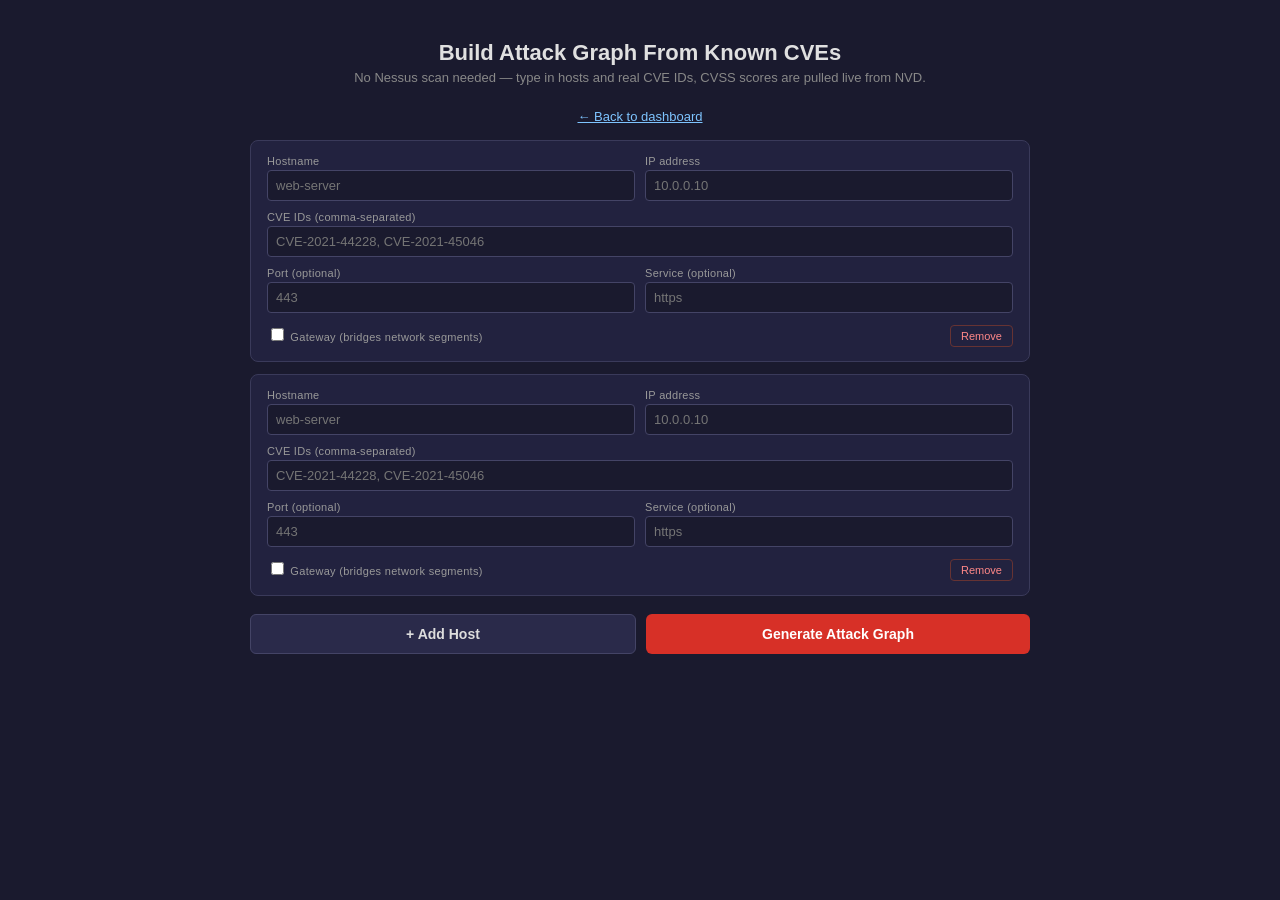
==== builder.html @ 0c2e50ba "Add browser-based form to build the graph from typed CVEs, no file editing needed - builder.html: dy" ====
<!DOCTYPE html>
<html lang="en">
<head>
  <meta charset="UTF-8">
  <title>Attack Path Modeler — Build From CVEs</title>
  <style>
    body { background: #1a1a2e; margin: 0; font-family: Arial, sans-serif; color: white; }
    .wrap { max-width: 780px; margin: 0 auto; padding: 24px 20px 60px; }
    h1 { text-align: center; font-size: 22px; color: #e0e0e0; margin: 16px 0 4px; }
    p.sub { text-align: center; color: #888; font-size: 13px; margin: 0 0 24px; }
    a { color: #7ec4ff; }
    .nav { text-align: center; margin-bottom: 16px; font-size: 13px; }

    .host-row {
      background: #22223f;
      border: 1px solid #3a3a5a;
      border-radius: 8px;
      padding: 14px 16px;
      margin-bottom: 12px;
      display: grid;
      grid-template-columns: 1fr 1fr;
      gap: 10px;
    }
    .host-row .full { grid-column: 1 / -1; }
    .host-row label {
      display: block;
      font-size: 11px;
      color: #999;
      margin-bottom: 3px;
      letter-spacing: 0.3px;
    }
    .host-row input[type=text] {
      width: 100%;
      box-sizing: border-box;
      background: #1a1a2e;
      border: 1px solid #444466;
      border-radius: 4px;
      color: white;
      padding: 7px 8px;
      font-size: 13px;
    }
    .host-row input[type=text]:focus { outline: none; border-color: #7ec4ff; }
    .row-footer { display: flex; align-items: center; justify-content: space-between; grid-column: 1 / -1; margin-top: 2px; }
    .role-toggle { font-size: 12px; color: #ccc; display: flex; align-items: center; gap: 6px; }
    .remove-btn {
      background: none; border: 1px solid #663333; color: #ff8888;
      border-radius: 4px; padding: 4px 10px; font-size: 11px; cursor: pointer;
    }
    .remove-btn:hover { background: #331a1a; }

    .actions { display: flex; gap: 10px; margin-top: 18px; }
    button.primary, button.secondary {
      flex: 1;
      padding: 11px;
      border-radius: 6px;
      border: none;
      font-size: 14px;
      cursor: pointer;
      font-weight: bold;
    }
    button.primary { background: #d73027; color: white; }
    button.primary:hover { background: #c02a20; }
    button.primary:disabled { background: #555; cursor: not-allowed; }
    button.secondary { background: #2a2a4a; color: #ddd; border: 1px solid #444466; }
    button.secondary:hover { background: #333358; }

    #status {
      margin-top: 18px;
      padding: 12px 14px;
      border-radius: 6px;
      font-size: 13px;
      line-height: 1.6;
      display: none;
    }
    #status.info    { display: block; background: #1e2a3a; border: 1px solid #33557a; color: #bcd9f5; }
    #status.error   { display: block; background: #3a1e1e; border: 1px solid #7a3333; color: #f5bcbc; }
    #status.success { display: block; background: #1e3a24; border: 1px solid #337a44; color: #bcf5c8; }
    #status a.view-link { color: #9fe6b0; font-weight: bold; }
  </style>
</head>
<body>
  <div class="wrap">
    <h1>Build Attack Graph From Known CVEs</h1>
    <p class="sub">No Nessus scan needed — type in hosts and real CVE IDs, CVSS scores are pulled live from NVD.</p>
    <div class="nav"><a href="dashboard.html">&larr; Back to dashboard</a></div>

    <div id="hosts"></div>

    <div class="actions">
      <button type="button" class="secondary" id="add-host">+ Add Host</button>
      <button type="button" class="primary" id="generate">Generate Attack Graph</button>
    </div>

    <div id="status"></div>
  </div>

<script>
const hostsEl = document.getElementById("hosts");
const statusEl = document.getElementById("status");
let rowCount = 0;

function addRow(prefill) {
  prefill = prefill || {};
  const id = rowCount++;
  const row = document.createElement("div");
  row.className = "host-row";
  row.dataset.id = id;
  row.innerHTML = `
    <div>
      <label>Hostname</label>
      <input type="text" class="f-hostname" placeholder="web-server" value="${prefill.hostname || ""}">
    </div>
    <div>
      <label>IP address</label>
      <input type="text" class="f-ip" placeholder="10.0.0.10" value="${prefill.ip || ""}">
    </div>
    <div class="full">
      <label>CVE IDs (comma-separated)</label>
      <input type="text" class="f-cves" placeholder="CVE-2021-44228, CVE-2021-45046" value="${prefill.cves || ""}">
    </div>
    <div>
      <label>Port (optional)</label>
      <input type="text" class="f-port" placeholder="443" value="${prefill.port || ""}">
    </div>
    <div>
      <label>Service (optional)</label>
      <input type="text" class="f-service" placeholder="https" value="${prefill.service || ""}">
    </div>
    <div class="row-footer">
      <label class="role-toggle">
        <input type="checkbox" class="f-gateway" ${prefill.gateway ? "checked" : ""}>
        Gateway (bridges network segments)
      </label>
      <button type="button" class="remove-btn">Remove</button>
    </div>
  `;
  row.querySelector(".remove-btn").addEventListener("click", () => row.remove());
  hostsEl.appendChild(row);
}

document.getElementById("add-host").addEventListener("click", () => addRow());

// Start with two blank rows so the form isn't empty
addRow();
addRow();

function setStatus(kind, html) {
  statusEl.className = kind;
  statusEl.innerHTML = html;
}

document.getElementById("generate").addEventListener("click", async () => {
  const rows = [...hostsEl.querySelectorAll(".host-row")];
  const hosts = {};
  let error = null;

  for (const row of rows) {
    const hostname = row.querySelector(".f-hostname").value.trim();
    const ip = row.querySelector(".f-ip").value.trim();
    const cvesRaw = row.querySelector(".f-cves").value.trim();
    if (!hostname && !ip && !cvesRaw) continue; // skip fully blank rows

    if (!hostname || !ip) {
      error = "Every host needs a hostname and an IP address.";
      break;
    }
    const cves = cvesRaw.split(",").map(s => s.trim()).filter(Boolean);
    if (cves.length === 0) {
      error = `${hostname}: at least one CVE ID is required.`;
      break;
    }

    hosts[hostname] = {
      ip,
      cves,
      port: row.querySelector(".f-port").value.trim(),
      service: row.querySelector(".f-service").value.trim(),
    };
    if (row.querySelector(".f-gateway").checked) {
      hosts[hostname].role = "gateway";
    }
  }

  if (error) {
    setStatus("error", error);
    return;
  }
  if (Object.keys(hosts).length === 0) {
    setStatus("error", "Add at least one host first.");
    return;
  }

  const btn = document.getElementById("generate");
  btn.disabled = true;
  setStatus("info", "Looking up CVEs from NVD&hellip; new (uncached) CVEs are rate-limited to ~1 every 6 seconds, so this can take a bit for several hosts.");

  try {
    const res = await fetch("/api/generate", {
      method: "POST",
      headers: { "Content-Type": "application/json" },
      body: JSON.stringify({ hosts }),
    });
    const data = await res.json();

    if (!res.ok || !data.ok) {
      setStatus("error", `Failed: ${data.error || res.statusText}`);
      return;
    }

    const choke = data.chokePoints.filter(c => c.score > 0).map(c => `${c.hostname} (${c.score})`).join(", ") || "none — fully connected graph";
    const risk = data.riskPath.length ? data.riskPath.join(" &rarr; ") : "none found";
    setStatus("success",
      `Graph built: ${data.nodeCount} host${data.nodeCount === 1 ? "" : "s"}, ` +
      `${data.edgeCount} edge${data.edgeCount === 1 ? "" : "s"}.<br>` +
      `Choke points: ${choke}<br>` +
      `Highest risk path: ${risk}<br><br>` +
      `<a class="view-link" href="dashboard.html">View it on the dashboard &rarr;</a>`
    );
  } catch (e) {
    setStatus("error", `Request failed: ${e.message}. Is the server still running?`);
  } finally {
    btn.disabled = false;
  }
});
</script>
</body>
</html>
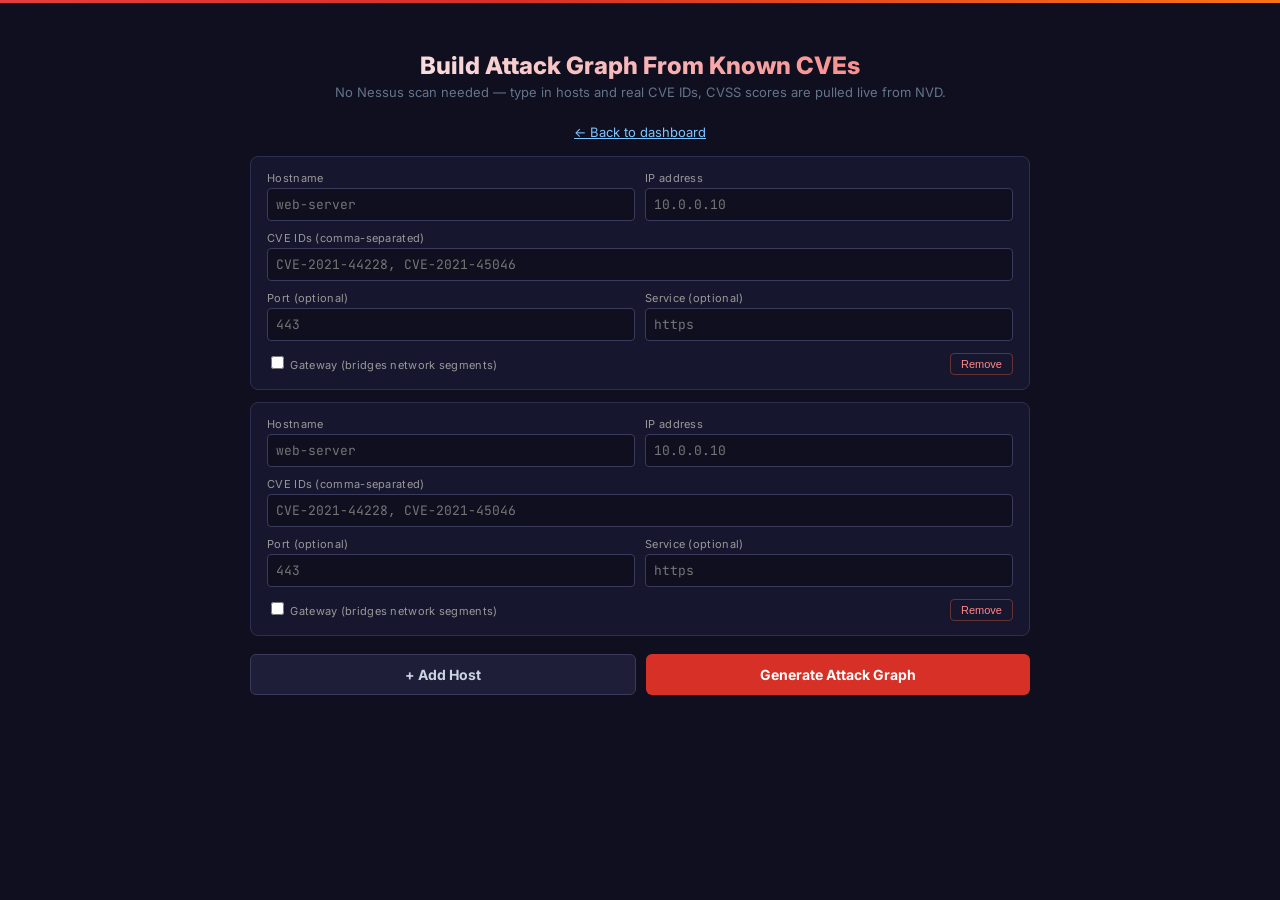
==== commit 6f13d885: "Polish UI: fonts, gradient accent bars, improved form and graph styles builder.html + dashboard.html" ====
--- a/builder.html
+++ b/builder.html
@@ -2,25 +2,35 @@
 <html lang="en">
 <head>
   <meta charset="UTF-8">
+  <meta name="viewport" content="width=device-width, initial-scale=1.0">
   <title>Attack Path Modeler — Build From CVEs</title>
+  <meta name="description" content="Build attack path graphs from real CVE IDs — no Nessus scan needed. CVSS scores pulled live from NVD." />
+  <link rel="preconnect" href="https://fonts.googleapis.com">
+  <link rel="preconnect" href="https://fonts.gstatic.com" crossorigin>
+  <link href="https://fonts.googleapis.com/css2?family=Inter:wght@400;500;600;700;800&family=JetBrains+Mono:wght@400;500;700&display=swap" rel="stylesheet">
   <style>
-    body { background: #1a1a2e; margin: 0; font-family: Arial, sans-serif; color: white; }
-    .wrap { max-width: 780px; margin: 0 auto; padding: 24px 20px 60px; }
-    h1 { text-align: center; font-size: 22px; color: #e0e0e0; margin: 16px 0 4px; }
-    p.sub { text-align: center; color: #888; font-size: 13px; margin: 0 0 24px; }
-    a { color: #7ec4ff; }
+    body { background: #0f0f1f; margin: 0; font-family: 'Inter', Arial, sans-serif; color: #e2e8f0; }
+    body::before { content:''; display:block; height:3px; background:linear-gradient(90deg,#e53e3e 0%,#d73027 40%,#f97316 100%); }
+    .wrap { max-width: 780px; margin: 0 auto; padding: 32px 20px 60px; }
+    h1 { text-align: center; font-size: 24px; font-weight: 800; color: #f1f5f9; margin: 16px 0 4px;
+      background: linear-gradient(90deg,#f8fafc 0%,#f87171 100%); -webkit-background-clip:text; -webkit-text-fill-color:transparent; background-clip:text; }
+    p.sub { text-align: center; color: #64748b; font-size: 13px; margin: 0 0 24px; }
+    a { color: #7ec4ff; transition: color 0.15s; }
+    a:hover { color: #bfdbfe; }
     .nav { text-align: center; margin-bottom: 16px; font-size: 13px; }
 
     .host-row {
-      background: #22223f;
-      border: 1px solid #3a3a5a;
+      background: #16162e;
+      border: 1px solid #2e2e50;
       border-radius: 8px;
       padding: 14px 16px;
       margin-bottom: 12px;
       display: grid;
       grid-template-columns: 1fr 1fr;
       gap: 10px;
-    }
+      transition: border-color 0.15s;
+    }
+    .host-row:hover { border-color: #444466; }
     .host-row .full { grid-column: 1 / -1; }
     .host-row label {
       display: block;
@@ -32,14 +42,16 @@
     .host-row input[type=text] {
       width: 100%;
       box-sizing: border-box;
-      background: #1a1a2e;
-      border: 1px solid #444466;
+      background: #0f0f1f;
+      border: 1px solid #3a3a5a;
       border-radius: 4px;
-      color: white;
+      color: #e2e8f0;
       padding: 7px 8px;
       font-size: 13px;
-    }
-    .host-row input[type=text]:focus { outline: none; border-color: #7ec4ff; }
+      font-family: 'JetBrains Mono', monospace;
+      transition: border-color 0.15s, box-shadow 0.15s;
+    }
+    .host-row input[type=text]:focus { outline: none; border-color: #7ec4ff; box-shadow: 0 0 0 1px #7ec4ff44; }
     .row-footer { display: flex; align-items: center; justify-content: space-between; grid-column: 1 / -1; margin-top: 2px; }
     .role-toggle { font-size: 12px; color: #ccc; display: flex; align-items: center; gap: 6px; }
     .remove-btn {
@@ -56,13 +68,15 @@
       border: none;
       font-size: 14px;
       cursor: pointer;
-      font-weight: bold;
+      font-weight: 700;
+      font-family: 'Inter', Arial, sans-serif;
+      transition: background 0.15s, box-shadow 0.15s;
     }
     button.primary { background: #d73027; color: white; }
-    button.primary:hover { background: #c02a20; }
-    button.primary:disabled { background: #555; cursor: not-allowed; }
-    button.secondary { background: #2a2a4a; color: #ddd; border: 1px solid #444466; }
-    button.secondary:hover { background: #333358; }
+    button.primary:hover { background: #b91c1c; box-shadow: 0 0 18px rgba(215,48,39,0.4); }
+    button.primary:disabled { background: #374151; color: #6b7280; cursor: not-allowed; }
+    button.secondary { background: #1e1e38; color: #cbd5e1; border: 1px solid #3a3a5a; }
+    button.secondary:hover { background: #2a2a4a; border-color: #5a5a80; }
 
     #status {
       margin-top: 18px;
@@ -99,6 +113,15 @@
 const statusEl = document.getElementById("status");
 let rowCount = 0;
 
+// Escape untrusted strings before they ever go into innerHTML — hostnames typed into
+// this form get echoed back in the /api/generate response and rendered into the status
+// panel, so without this a hostname like "<img src=x onerror=...>" would execute.
+function escapeHtml(s) {
+  return String(s).replace(/[&<>"']/g, c => ({
+    "&": "&amp;", "<": "&lt;", ">": "&gt;", '"': "&quot;", "'": "&#39;",
+  }[c]));
+}
+
 function addRow(prefill) {
   prefill = prefill || {};
   const id = rowCount++;
@@ -108,23 +131,23 @@
   row.innerHTML = `
     <div>
       <label>Hostname</label>
-      <input type="text" class="f-hostname" placeholder="web-server" value="${prefill.hostname || ""}">
+      <input type="text" class="f-hostname" placeholder="web-server" value="${escapeHtml(prefill.hostname || "")}">
     </div>
     <div>
       <label>IP address</label>
-      <input type="text" class="f-ip" placeholder="10.0.0.10" value="${prefill.ip || ""}">
+      <input type="text" class="f-ip" placeholder="10.0.0.10" value="${escapeHtml(prefill.ip || "")}">
     </div>
     <div class="full">
       <label>CVE IDs (comma-separated)</label>
-      <input type="text" class="f-cves" placeholder="CVE-2021-44228, CVE-2021-45046" value="${prefill.cves || ""}">
+      <input type="text" class="f-cves" placeholder="CVE-2021-44228, CVE-2021-45046" value="${escapeHtml(prefill.cves || "")}">
     </div>
     <div>
       <label>Port (optional)</label>
-      <input type="text" class="f-port" placeholder="443" value="${prefill.port || ""}">
+      <input type="text" class="f-port" placeholder="443" value="${escapeHtml(prefill.port || "")}">
     </div>
     <div>
       <label>Service (optional)</label>
-      <input type="text" class="f-service" placeholder="https" value="${prefill.service || ""}">
+      <input type="text" class="f-service" placeholder="https" value="${escapeHtml(prefill.service || "")}">
     </div>
     <div class="row-footer">
       <label class="role-toggle">
@@ -203,12 +226,14 @@
     const data = await res.json();
 
     if (!res.ok || !data.ok) {
-      setStatus("error", `Failed: ${data.error || res.statusText}`);
+      setStatus("error", `Failed: ${escapeHtml(data.error || res.statusText)}`);
       return;
     }
 
-    const choke = data.chokePoints.filter(c => c.score > 0).map(c => `${c.hostname} (${c.score})`).join(", ") || "none — fully connected graph";
-    const risk = data.riskPath.length ? data.riskPath.join(" &rarr; ") : "none found";
+    const choke = data.chokePoints.filter(c => c.share > 0)
+      .map(c => `${escapeHtml(c.hostname)} (${(c.share * 100).toFixed(0)}% of chains)`)
+      .join(", ") || "none — no host sits on a shared route";
+    const risk = data.riskPath.length ? data.riskPath.map(escapeHtml).join(" &rarr; ") : "none found";
     setStatus("success",
       `Graph built: ${data.nodeCount} host${data.nodeCount === 1 ? "" : "s"}, ` +
       `${data.edgeCount} edge${data.edgeCount === 1 ? "" : "s"}.<br>` +
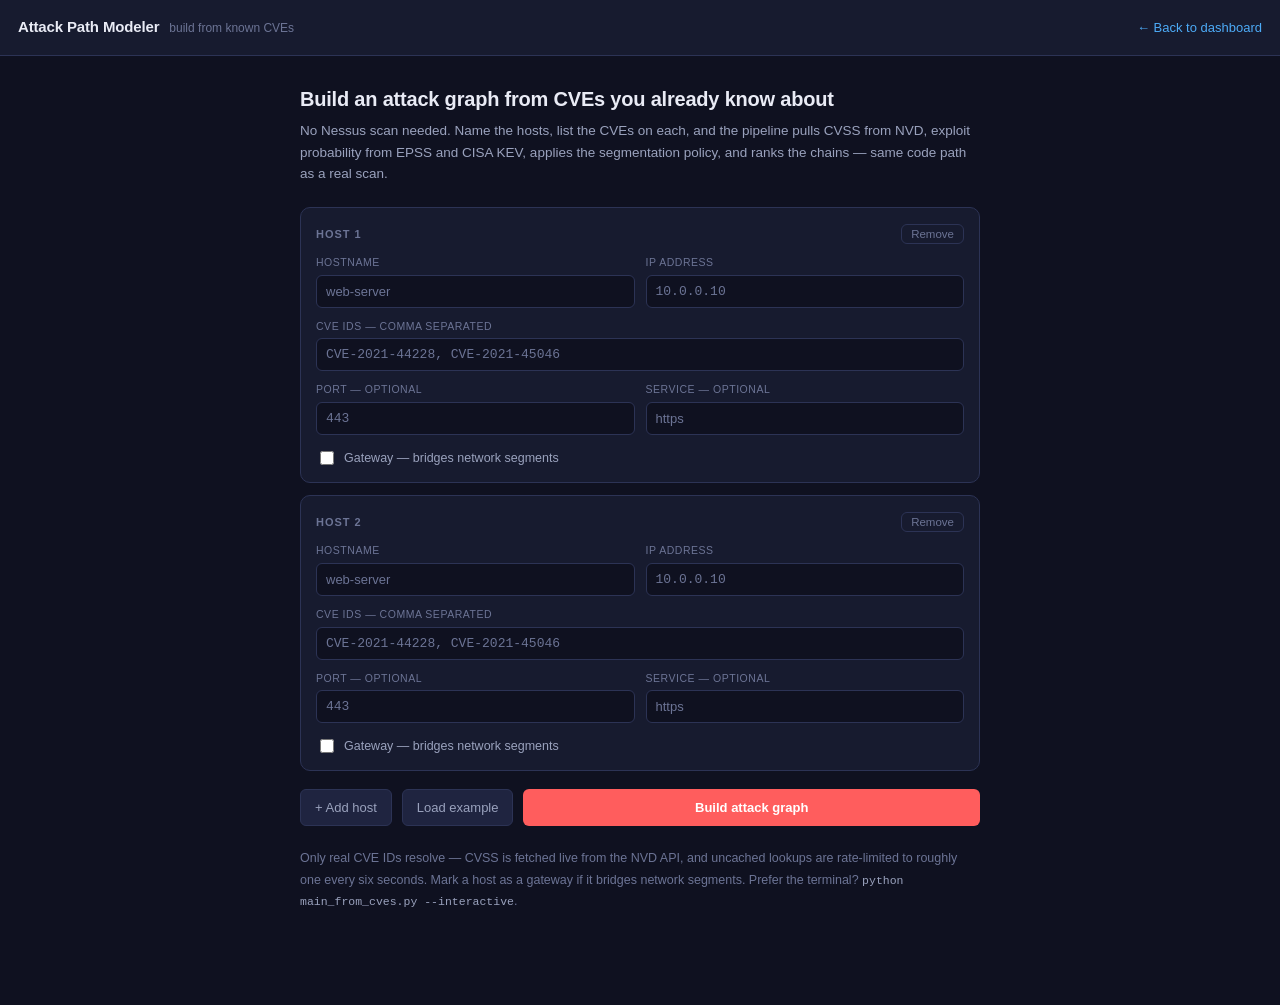
==== commit af1790b4: "Redesign the browser views around the finding, not the hairball The pipeline already exported choke " ====
--- a/builder.html
+++ b/builder.html
@@ -1,197 +1,195 @@
 <!DOCTYPE html>
 <html lang="en">
 <head>
-  <meta charset="UTF-8">
-  <meta name="viewport" content="width=device-width, initial-scale=1.0">
-  <title>Attack Path Modeler — Build From CVEs</title>
-  <meta name="description" content="Build attack path graphs from real CVE IDs — no Nessus scan needed. CVSS scores pulled live from NVD." />
-  <link rel="preconnect" href="https://fonts.googleapis.com">
-  <link rel="preconnect" href="https://fonts.gstatic.com" crossorigin>
-  <link href="https://fonts.googleapis.com/css2?family=Inter:wght@400;500;600;700;800&family=JetBrains+Mono:wght@400;500;700&display=swap" rel="stylesheet">
-  <style>
-    body { background: #0f0f1f; margin: 0; font-family: 'Inter', Arial, sans-serif; color: #e2e8f0; }
-    body::before { content:''; display:block; height:3px; background:linear-gradient(90deg,#e53e3e 0%,#d73027 40%,#f97316 100%); }
-    .wrap { max-width: 780px; margin: 0 auto; padding: 32px 20px 60px; }
-    h1 { text-align: center; font-size: 24px; font-weight: 800; color: #f1f5f9; margin: 16px 0 4px;
-      background: linear-gradient(90deg,#f8fafc 0%,#f87171 100%); -webkit-background-clip:text; -webkit-text-fill-color:transparent; background-clip:text; }
-    p.sub { text-align: center; color: #64748b; font-size: 13px; margin: 0 0 24px; }
-    a { color: #7ec4ff; transition: color 0.15s; }
-    a:hover { color: #bfdbfe; }
-    .nav { text-align: center; margin-bottom: 16px; font-size: 13px; }
-
-    .host-row {
-      background: #16162e;
-      border: 1px solid #2e2e50;
-      border-radius: 8px;
-      padding: 14px 16px;
-      margin-bottom: 12px;
-      display: grid;
-      grid-template-columns: 1fr 1fr;
-      gap: 10px;
-      transition: border-color 0.15s;
-    }
-    .host-row:hover { border-color: #444466; }
-    .host-row .full { grid-column: 1 / -1; }
-    .host-row label {
-      display: block;
-      font-size: 11px;
-      color: #999;
-      margin-bottom: 3px;
-      letter-spacing: 0.3px;
-    }
-    .host-row input[type=text] {
-      width: 100%;
-      box-sizing: border-box;
-      background: #0f0f1f;
-      border: 1px solid #3a3a5a;
-      border-radius: 4px;
-      color: #e2e8f0;
-      padding: 7px 8px;
-      font-size: 13px;
-      font-family: 'JetBrains Mono', monospace;
-      transition: border-color 0.15s, box-shadow 0.15s;
-    }
-    .host-row input[type=text]:focus { outline: none; border-color: #7ec4ff; box-shadow: 0 0 0 1px #7ec4ff44; }
-    .row-footer { display: flex; align-items: center; justify-content: space-between; grid-column: 1 / -1; margin-top: 2px; }
-    .role-toggle { font-size: 12px; color: #ccc; display: flex; align-items: center; gap: 6px; }
-    .remove-btn {
-      background: none; border: 1px solid #663333; color: #ff8888;
-      border-radius: 4px; padding: 4px 10px; font-size: 11px; cursor: pointer;
-    }
-    .remove-btn:hover { background: #331a1a; }
-
-    .actions { display: flex; gap: 10px; margin-top: 18px; }
-    button.primary, button.secondary {
-      flex: 1;
-      padding: 11px;
-      border-radius: 6px;
-      border: none;
-      font-size: 14px;
-      cursor: pointer;
-      font-weight: 700;
-      font-family: 'Inter', Arial, sans-serif;
-      transition: background 0.15s, box-shadow 0.15s;
-    }
-    button.primary { background: #d73027; color: white; }
-    button.primary:hover { background: #b91c1c; box-shadow: 0 0 18px rgba(215,48,39,0.4); }
-    button.primary:disabled { background: #374151; color: #6b7280; cursor: not-allowed; }
-    button.secondary { background: #1e1e38; color: #cbd5e1; border: 1px solid #3a3a5a; }
-    button.secondary:hover { background: #2a2a4a; border-color: #5a5a80; }
-
-    #status {
-      margin-top: 18px;
-      padding: 12px 14px;
-      border-radius: 6px;
-      font-size: 13px;
-      line-height: 1.6;
-      display: none;
-    }
-    #status.info    { display: block; background: #1e2a3a; border: 1px solid #33557a; color: #bcd9f5; }
-    #status.error   { display: block; background: #3a1e1e; border: 1px solid #7a3333; color: #f5bcbc; }
-    #status.success { display: block; background: #1e3a24; border: 1px solid #337a44; color: #bcf5c8; }
-    #status a.view-link { color: #9fe6b0; font-weight: bold; }
-  </style>
+<meta charset="UTF-8">
+<meta name="viewport" content="width=device-width, initial-scale=1">
+<title>Attack Path Modeler — Build From CVEs</title>
+<link rel="stylesheet" href="assets/app.css">
+<style>
+  /* Builder-specific layout. Shared tokens and components live in app.css.
+     The dashboard is a fixed-height app shell that never scrolls; this page is
+     an ordinary document that does. Releasing the 100% height from html/body is
+     what makes the document the single scroll container — leaving it in place
+     gives the body its own scroller nested inside the page's, and the two
+     disagree about where the top of the content is. */
+  html, body { height: auto; min-height: 100%; }
+  .app { grid-template-rows: auto 1fr; height: auto; min-height: 100vh; overflow: visible; }
+
+  .wrap { max-width: 720px; margin: 0 auto; padding: 28px 20px 80px; width: 100%; }
+
+  .lede { margin: 0 0 22px; }
+  .lede h2 { font-size: 20px; font-weight: 650; letter-spacing: -0.01em; margin: 0 0 6px; }
+  .lede p { margin: 0; color: var(--text-dim); font-size: 13.5px; line-height: 1.6; }
+
+  .host { position: relative; padding-top: 16px; }
+  .host .grid { display: grid; grid-template-columns: 1fr 1fr; gap: 11px; }
+  .host .grid .full { grid-column: 1 / -1; }
+
+  .host-head {
+    display: flex; align-items: center; justify-content: space-between;
+    margin-bottom: 11px;
+  }
+  .host-head .n {
+    font-size: 11px; font-weight: 700; letter-spacing: 0.09em;
+    color: var(--text-faint); text-transform: uppercase;
+  }
+  .remove {
+    background: none; border: 1px solid var(--line); color: var(--text-faint);
+    padding: 3px 9px; font-size: 11.5px;
+  }
+  .remove:hover { border-color: var(--risk-dim); color: #ffb0b0; background: #2a1a20; }
+
+  .row-footer {
+    grid-column: 1 / -1; display: flex; align-items: center;
+    justify-content: space-between; gap: 10px; margin-top: 2px;
+  }
+  .check { display: flex; align-items: center; gap: 7px; font-size: 12.5px; color: var(--text-dim); }
+  .check input { accent-color: var(--info); width: 14px; height: 14px; }
+
+  .actions { display: flex; gap: 10px; margin-top: 18px; }
+  .actions .btn { padding: 10px 14px; }
+  .actions .grow { flex: 1; }
+
+  #status { margin-top: 20px; display: none; }
+  #status.show { display: block; }
+
+  .result-chain { font-family: var(--mono); font-size: 12.5px; line-height: 1.8; word-break: break-word; }
+
+  .hint { margin-top: 22px; color: var(--text-faint); font-size: 12.5px; line-height: 1.7; }
+  .hint code { color: var(--text-dim); }
+
+  @media (max-width: 560px) {
+    .host .grid { grid-template-columns: 1fr; }
+  }
+</style>
 </head>
 <body>
+<div class="app">
+
+  <header class="topbar">
+    <div class="brand">
+      <h1>Attack Path Modeler</h1>
+      <span class="tag">build from known CVEs</span>
+    </div>
+    <div class="spacer"></div>
+    <nav><a href="dashboard.html">&larr; Back to dashboard</a></nav>
+  </header>
+
   <div class="wrap">
-    <h1>Build Attack Graph From Known CVEs</h1>
-    <p class="sub">No Nessus scan needed — type in hosts and real CVE IDs, CVSS scores are pulled live from NVD.</p>
-    <div class="nav"><a href="dashboard.html">&larr; Back to dashboard</a></div>
+
+    <div class="lede">
+      <h2>Build an attack graph from CVEs you already know about</h2>
+      <p>
+        No Nessus scan needed. Name the hosts, list the CVEs on each, and the pipeline
+        pulls CVSS from NVD, exploit probability from EPSS and CISA KEV, applies the
+        segmentation policy, and ranks the chains — same code path as a real scan.
+      </p>
+    </div>
 
     <div id="hosts"></div>
 
     <div class="actions">
-      <button type="button" class="secondary" id="add-host">+ Add Host</button>
-      <button type="button" class="primary" id="generate">Generate Attack Graph</button>
+      <button type="button" class="btn" id="add-host">+ Add host</button>
+      <button type="button" class="btn" id="load-example">Load example</button>
+      <button type="button" class="btn-primary grow" id="generate">Build attack graph</button>
     </div>
 
     <div id="status"></div>
+
+    <p class="hint">
+      Only real CVE IDs resolve — CVSS is fetched live from the NVD API, and uncached
+      lookups are rate-limited to roughly one every six seconds. Mark a host as a gateway
+      if it bridges network segments. Prefer the terminal? <code>python main_from_cves.py --interactive</code>.
+    </p>
+
   </div>
+</div>
 
 <script>
 const hostsEl = document.getElementById("hosts");
 const statusEl = document.getElementById("status");
-let rowCount = 0;
-
-// Escape untrusted strings before they ever go into innerHTML — hostnames typed into
-// this form get echoed back in the /api/generate response and rendered into the status
-// panel, so without this a hostname like "<img src=x onerror=...>" would execute.
-function escapeHtml(s) {
-  return String(s).replace(/[&<>"']/g, c => ({
-    "&": "&amp;", "<": "&lt;", ">": "&gt;", '"': "&quot;", "'": "&#39;",
-  }[c]));
+const generateBtn = document.getElementById("generate");
+
+// Hostnames typed into this form are echoed back in the /api/generate response and
+// rendered into the status panel, so without escaping, a hostname like
+// "<img src=x onerror=...>" would execute.
+const esc = s => String(s ?? "").replace(/[&<>"']/g, c =>
+  ({ "&": "&amp;", "<": "&lt;", ">": "&gt;", '"': "&quot;", "'": "&#39;" }[c]));
+
+const EXAMPLE = [
+  { hostname: "web-server", ip: "10.0.0.10", cves: "CVE-2021-44228, CVE-2023-38408", port: "443", service: "https", gateway: true },
+  { hostname: "file-server", ip: "10.0.1.20", cves: "CVE-2021-34527", port: "445", service: "smb" },
+];
+
+function renumber() {
+  [...hostsEl.children].forEach((row, i) => {
+    row.querySelector(".n").textContent = "Host " + (i + 1);
+  });
 }
 
 function addRow(prefill) {
   prefill = prefill || {};
-  const id = rowCount++;
   const row = document.createElement("div");
-  row.className = "host-row";
-  row.dataset.id = id;
-  row.innerHTML = `
-    <div>
-      <label>Hostname</label>
-      <input type="text" class="f-hostname" placeholder="web-server" value="${escapeHtml(prefill.hostname || "")}">
-    </div>
-    <div>
-      <label>IP address</label>
-      <input type="text" class="f-ip" placeholder="10.0.0.10" value="${escapeHtml(prefill.ip || "")}">
-    </div>
-    <div class="full">
-      <label>CVE IDs (comma-separated)</label>
-      <input type="text" class="f-cves" placeholder="CVE-2021-44228, CVE-2021-45046" value="${escapeHtml(prefill.cves || "")}">
-    </div>
-    <div>
-      <label>Port (optional)</label>
-      <input type="text" class="f-port" placeholder="443" value="${escapeHtml(prefill.port || "")}">
-    </div>
-    <div>
-      <label>Service (optional)</label>
-      <input type="text" class="f-service" placeholder="https" value="${escapeHtml(prefill.service || "")}">
-    </div>
-    <div class="row-footer">
-      <label class="role-toggle">
-        <input type="checkbox" class="f-gateway" ${prefill.gateway ? "checked" : ""}>
-        Gateway (bridges network segments)
-      </label>
-      <button type="button" class="remove-btn">Remove</button>
-    </div>
-  `;
-  row.querySelector(".remove-btn").addEventListener("click", () => row.remove());
+  row.className = "card host";
+  row.innerHTML =
+    '<div class="host-head"><span class="n"></span>' +
+    '<button type="button" class="remove">Remove</button></div>' +
+    '<div class="grid">' +
+      '<label class="field"><span>Hostname</span>' +
+        '<input type="text" class="f-hostname" placeholder="web-server" value="' + esc(prefill.hostname || "") + '"></label>' +
+      '<label class="field"><span>IP address</span>' +
+        '<input type="text" class="f-ip mono" placeholder="10.0.0.10" value="' + esc(prefill.ip || "") + '"></label>' +
+      '<label class="field full"><span>CVE IDs — comma separated</span>' +
+        '<input type="text" class="f-cves mono" placeholder="CVE-2021-44228, CVE-2021-45046" value="' + esc(prefill.cves || "") + '"></label>' +
+      '<label class="field"><span>Port — optional</span>' +
+        '<input type="text" class="f-port mono" placeholder="443" value="' + esc(prefill.port || "") + '"></label>' +
+      '<label class="field"><span>Service — optional</span>' +
+        '<input type="text" class="f-service" placeholder="https" value="' + esc(prefill.service || "") + '"></label>' +
+      '<div class="row-footer">' +
+        '<label class="check"><input type="checkbox" class="f-gateway"' + (prefill.gateway ? " checked" : "") + ">" +
+          "Gateway — bridges network segments</label>" +
+      "</div>" +
+    "</div>";
+
+  row.querySelector(".remove").addEventListener("click", () => {
+    row.remove();
+    if (!hostsEl.children.length) addRow();
+    renumber();
+  });
   hostsEl.appendChild(row);
-}
-
-document.getElementById("add-host").addEventListener("click", () => addRow());
-
-// Start with two blank rows so the form isn't empty
+  renumber();
+  return row;
+}
+
+document.getElementById("add-host").addEventListener("click", () => {
+  addRow().querySelector(".f-hostname").focus();
+});
+
+document.getElementById("load-example").addEventListener("click", () => {
+  hostsEl.innerHTML = "";
+  EXAMPLE.forEach(addRow);
+  setStatus("info", "Two hosts loaded with real, KEV-listed CVEs. Press <b>Build attack graph</b>.");
+});
+
 addRow();
 addRow();
 
 function setStatus(kind, html) {
-  statusEl.className = kind;
-  statusEl.innerHTML = html;
-}
-
-document.getElementById("generate").addEventListener("click", async () => {
-  const rows = [...hostsEl.querySelectorAll(".host-row")];
+  statusEl.className = "show";
+  statusEl.innerHTML = '<div class="notice ' + kind + '">' + html + "</div>";
+}
+
+function collectHosts() {
   const hosts = {};
-  let error = null;
-
-  for (const row of rows) {
+  for (const row of hostsEl.children) {
     const hostname = row.querySelector(".f-hostname").value.trim();
     const ip = row.querySelector(".f-ip").value.trim();
     const cvesRaw = row.querySelector(".f-cves").value.trim();
-    if (!hostname && !ip && !cvesRaw) continue; // skip fully blank rows
-
-    if (!hostname || !ip) {
-      error = "Every host needs a hostname and an IP address.";
-      break;
-    }
+    if (!hostname && !ip && !cvesRaw) continue;              // skip fully blank rows
+
+    if (!hostname || !ip) throw new Error("Every host needs a hostname and an IP address.");
     const cves = cvesRaw.split(",").map(s => s.trim()).filter(Boolean);
-    if (cves.length === 0) {
-      error = `${hostname}: at least one CVE ID is required.`;
-      break;
-    }
+    if (!cves.length) throw new Error(hostname + ": at least one CVE ID is required.");
 
     hosts[hostname] = {
       ip,
@@ -199,23 +197,27 @@
       port: row.querySelector(".f-port").value.trim(),
       service: row.querySelector(".f-service").value.trim(),
     };
-    if (row.querySelector(".f-gateway").checked) {
-      hosts[hostname].role = "gateway";
-    }
-  }
-
-  if (error) {
-    setStatus("error", error);
+    if (row.querySelector(".f-gateway").checked) hosts[hostname].role = "gateway";
+  }
+  if (!Object.keys(hosts).length) throw new Error("Add at least one host first.");
+  return hosts;
+}
+
+generateBtn.addEventListener("click", async () => {
+  let hosts;
+  try {
+    hosts = collectHosts();
+  } catch (e) {
+    setStatus("error", esc(e.message));
     return;
   }
-  if (Object.keys(hosts).length === 0) {
-    setStatus("error", "Add at least one host first.");
-    return;
-  }
-
-  const btn = document.getElementById("generate");
-  btn.disabled = true;
-  setStatus("info", "Looking up CVEs from NVD&hellip; new (uncached) CVEs are rate-limited to ~1 every 6 seconds, so this can take a bit for several hosts.");
+
+  generateBtn.disabled = true;
+  generateBtn.textContent = "Building…";
+  setStatus("info",
+    "Looking up " + Object.keys(hosts).length + " host" + (Object.keys(hosts).length === 1 ? "" : "s") +
+    " against NVD, EPSS and CISA KEV… uncached CVEs are rate-limited to about one every six " +
+    "seconds, so several hosts can take a minute.");
 
   try {
     const res = await fetch("/api/generate", {
@@ -226,25 +228,43 @@
     const data = await res.json();
 
     if (!res.ok || !data.ok) {
-      setStatus("error", `Failed: ${escapeHtml(data.error || res.statusText)}`);
+      setStatus("error", "<b>Could not build the graph.</b><br>" + esc(data.error || res.statusText));
       return;
     }
 
-    const choke = data.chokePoints.filter(c => c.share > 0)
-      .map(c => `${escapeHtml(c.hostname)} (${(c.share * 100).toFixed(0)}% of chains)`)
-      .join(", ") || "none — no host sits on a shared route";
-    const risk = data.riskPath.length ? data.riskPath.map(escapeHtml).join(" &rarr; ") : "none found";
+    const chokes = (data.chokePoints || []).filter(c => c.share > 0);
+    const chokeHtml = chokes.length
+      ? chokes.map(c =>
+          '<div class="bar-row" style="cursor:default">' +
+            '<div class="name">' + esc(c.hostname) + "</div>" +
+            '<div class="value">' + (c.share * 100).toFixed(0) + "%</div>" +
+            '<div class="track"><div class="fill" style="width:' + (c.share * 100).toFixed(1) + '%"></div></div>' +
+          "</div>").join("")
+      : '<div class="empty">No host sits on a shared route.</div>';
+
+    const chain = (data.riskPath || []).length
+      ? data.riskPath.map(esc).join(" &rarr; ")
+      : '<span class="empty">No chain reaches a crown jewel under this policy.</span>';
+    const p = data.riskPathProbability;
+
     setStatus("success",
-      `Graph built: ${data.nodeCount} host${data.nodeCount === 1 ? "" : "s"}, ` +
-      `${data.edgeCount} edge${data.edgeCount === 1 ? "" : "s"}.<br>` +
-      `Choke points: ${choke}<br>` +
-      `Highest risk path: ${risk}<br><br>` +
-      `<a class="view-link" href="dashboard.html">View it on the dashboard &rarr;</a>`
-    );
+      "<b>Graph built.</b> " + data.nodeCount + " host" + (data.nodeCount === 1 ? "" : "s") +
+        ", " + data.edgeCount + " edge" + (data.edgeCount === 1 ? "" : "s") + "." +
+      '<div style="margin:12px 0 4px;font-size:11px;letter-spacing:.09em;text-transform:uppercase;color:var(--text-faint)">Most probable chain</div>' +
+      '<div class="result-chain">' + chain +
+        (p != null ? '<br><span style="color:var(--text-faint)">P(success) = ' + p.toFixed(4) + "</span>" : "") +
+      "</div>" +
+      '<div style="margin:14px 0 4px;font-size:11px;letter-spacing:.09em;text-transform:uppercase;color:var(--text-faint)">Choke points</div>' +
+      chokeHtml +
+      '<div style="margin-top:14px"><a href="dashboard.html"><b>Open it on the dashboard &rarr;</b></a></div>');
+
   } catch (e) {
-    setStatus("error", `Request failed: ${e.message}. Is the server still running?`);
+    setStatus("error",
+      "<b>Request failed.</b> " + esc(e.message) +
+      "<br>This page needs the local server — start it with <code>python main.py --serve</code>.");
   } finally {
-    btn.disabled = false;
+    generateBtn.disabled = false;
+    generateBtn.textContent = "Build attack graph";
   }
 });
 </script>
--- a/assets/app.css
+++ b/assets/app.css
@@ -0,0 +1,236 @@
+/*
+ * Design tokens and shared components for the two browser views.
+ *
+ * One stylesheet rather than two <style> blocks, because the dashboard and the
+ * builder are one product and were drifting apart: different button shapes,
+ * two slightly different dark backgrounds, three different greys for "muted
+ * text". The palette here is also the palette src/report.py draws with, so the
+ * static report and the web views read as the same tool.
+ */
+
+:root {
+  /* Surfaces, dark to light. Each step is a real elevation, not decoration. */
+  --bg:        #0f1120;
+  --surface:   #171b2f;
+  --surface-2: #1f2440;
+  --surface-3: #2a3054;
+
+  --line:      #2c3355;
+  --line-soft: rgba(255, 255, 255, 0.06);
+
+  --text:      #e9ebf5;
+  --text-dim:  #9aa2bd;
+  --text-faint:#6c7495;
+
+  /* Semantic colour. Red is always "risk", blue is always "likelihood /
+     EPSS", amber is always "crown jewel". They never mean anything else. */
+  --risk:      #ff5d5d;
+  --risk-dim:  #7a2b2b;
+  --info:      #4dabf7;
+  --info-dim:  #2b4a6b;
+  --good:      #3ddc97;
+  --good-dim:  #235c44;
+  --jewel:     #ffd166;
+
+  --radius:    10px;
+  --radius-sm: 6px;
+
+  --font: -apple-system, BlinkMacSystemFont, "Segoe UI", Roboto, "Helvetica Neue", Arial, sans-serif;
+  --mono: ui-monospace, SFMono-Regular, "SF Mono", Menlo, Consolas, "Liberation Mono", monospace;
+
+  --shadow: 0 2px 4px rgba(0, 0, 0, 0.3), 0 8px 24px rgba(0, 0, 0, 0.35);
+}
+
+* { box-sizing: border-box; }
+
+html, body {
+  margin: 0;
+  height: 100%;
+  background: var(--bg);
+  color: var(--text);
+  font-family: var(--font);
+  font-size: 14px;
+  line-height: 1.5;
+  -webkit-font-smoothing: antialiased;
+}
+
+a { color: var(--info); text-decoration: none; }
+a:hover { text-decoration: underline; }
+
+code, .mono { font-family: var(--mono); font-size: 0.92em; }
+
+/* ---------------------------------------------------------------- app shell */
+
+.app {
+  display: grid;
+  grid-template-rows: auto 1fr;
+  height: 100%;
+  overflow: hidden;
+}
+
+.topbar {
+  display: flex;
+  align-items: center;
+  gap: 16px;
+  padding: 0 18px;
+  height: 56px;
+  background: var(--surface);
+  border-bottom: 1px solid var(--line);
+}
+
+.topbar .brand {
+  display: flex;
+  align-items: baseline;
+  gap: 10px;
+  min-width: 0;
+}
+.topbar .brand h1 {
+  font-size: 15px;
+  font-weight: 650;
+  letter-spacing: -0.01em;
+  margin: 0;
+  white-space: nowrap;
+}
+.topbar .brand .tag {
+  font-size: 12px;
+  color: var(--text-faint);
+  white-space: nowrap;
+  overflow: hidden;
+  text-overflow: ellipsis;
+}
+.topbar .spacer { flex: 1; }
+.topbar nav { display: flex; align-items: center; gap: 14px; font-size: 13px; }
+/* The bar is a fixed 56px; a wrapping link pushes its second line out of it. */
+.topbar nav a { white-space: nowrap; }
+
+/* -------------------------------------------------------------------- cards */
+
+.card {
+  background: var(--surface);
+  border: 1px solid var(--line);
+  border-radius: var(--radius);
+  padding: 14px 15px;
+  margin-bottom: 12px;
+}
+.card > h2 {
+  font-size: 11px;
+  font-weight: 650;
+  letter-spacing: 0.09em;
+  text-transform: uppercase;
+  color: var(--text-faint);
+  margin: 0 0 12px;
+}
+.card > h2 .count { color: var(--text-dim); letter-spacing: 0; text-transform: none; font-weight: 500; }
+
+/* --------------------------------------------------------------------- bits */
+
+.badge {
+  display: inline-block;
+  padding: 1px 6px;
+  border-radius: 4px;
+  font-size: 10px;
+  font-weight: 700;
+  letter-spacing: 0.05em;
+  vertical-align: 1px;
+}
+.badge.kev   { background: var(--risk-dim);  color: #ffc9c9; }
+.badge.jewel { background: #5c4a1c;          color: var(--jewel); }
+.badge.zone  { background: var(--surface-3); color: var(--text-dim); font-weight: 600; letter-spacing: 0.02em; }
+
+.metrics { display: grid; grid-template-columns: repeat(2, 1fr); gap: 1px; background: var(--line-soft); }
+.metric  { background: var(--surface); padding: 9px 2px 8px; }
+.metric .v { font-size: 19px; font-weight: 600; font-variant-numeric: tabular-nums; letter-spacing: -0.02em; }
+.metric .k { font-size: 10.5px; color: var(--text-faint); letter-spacing: 0.03em; }
+
+/* Bar rows: choke points here, and the same shape works anywhere a share of a
+   whole needs a label, a track and a number. */
+.bar-row {
+  display: grid;
+  grid-template-columns: 1fr auto;
+  gap: 2px 8px;
+  padding: 6px 6px 7px;
+  margin: 0 -6px;
+  border-radius: var(--radius-sm);
+  cursor: pointer;
+}
+.bar-row:hover { background: var(--surface-2); }
+.bar-row.is-active { background: var(--surface-2); box-shadow: inset 2px 0 0 var(--info); }
+.bar-row .name  { font-size: 12.5px; overflow: hidden; text-overflow: ellipsis; white-space: nowrap; }
+.bar-row .value { font-size: 12px; color: var(--text-dim); font-variant-numeric: tabular-nums; }
+.bar-row .track { grid-column: 1 / -1; height: 4px; border-radius: 2px; background: var(--surface-3); overflow: hidden; }
+.bar-row .fill  { height: 100%; border-radius: 2px; background: var(--info); }
+
+.empty { color: var(--text-faint); font-size: 12.5px; font-style: italic; }
+
+/* ------------------------------------------------------------------ buttons */
+
+button {
+  font-family: inherit;
+  font-size: 13px;
+  border-radius: var(--radius-sm);
+  border: 1px solid transparent;
+  cursor: pointer;
+  transition: background 0.12s, border-color 0.12s;
+}
+.btn {
+  background: var(--surface-2);
+  border-color: var(--line);
+  color: var(--text-dim);
+  padding: 6px 11px;
+}
+.btn:hover { background: var(--surface-3); color: var(--text); }
+.btn.is-on { background: var(--info-dim); border-color: var(--info); color: #cfe8ff; }
+.btn-primary {
+  background: var(--risk);
+  color: #fff;
+  font-weight: 600;
+  padding: 10px 14px;
+}
+.btn-primary:hover { background: #e64d4d; }
+.btn-primary:disabled { background: var(--surface-3); color: var(--text-faint); cursor: not-allowed; }
+
+/* -------------------------------------------------------------------- forms */
+
+label.field { display: block; }
+label.field > span {
+  display: block;
+  font-size: 10.5px;
+  letter-spacing: 0.05em;
+  text-transform: uppercase;
+  color: var(--text-faint);
+  margin-bottom: 4px;
+}
+input[type=text] {
+  width: 100%;
+  background: var(--bg);
+  border: 1px solid var(--line);
+  border-radius: var(--radius-sm);
+  color: var(--text);
+  font-family: inherit;
+  font-size: 13px;
+  padding: 8px 9px;
+}
+input[type=text]::placeholder { color: var(--text-faint); }
+input[type=text]:focus { outline: none; border-color: var(--info); box-shadow: 0 0 0 3px rgba(77, 171, 247, 0.15); }
+input.mono { font-family: var(--mono); }
+
+/* ------------------------------------------------------------------- notice */
+
+.notice {
+  border-radius: var(--radius-sm);
+  border: 1px solid var(--line);
+  background: var(--surface-2);
+  padding: 12px 14px;
+  font-size: 13px;
+  line-height: 1.65;
+}
+.notice.info    { border-color: var(--info-dim); background: #16273a; color: #bcd9f5; }
+.notice.error   { border-color: var(--risk-dim); background: #2e1a1e; color: #f5bcbc; }
+.notice.success { border-color: var(--good-dim); background: #162c24; color: #b7edcf; }
+
+/* ----------------------------------------------------------------- scrollbar */
+
+::-webkit-scrollbar { width: 10px; height: 10px; }
+::-webkit-scrollbar-track { background: transparent; }
+::-webkit-scrollbar-thumb { background: var(--surface-3); border-radius: 5px; border: 2px solid var(--bg); }
+::-webkit-scrollbar-thumb:hover { background: #3a4270; }
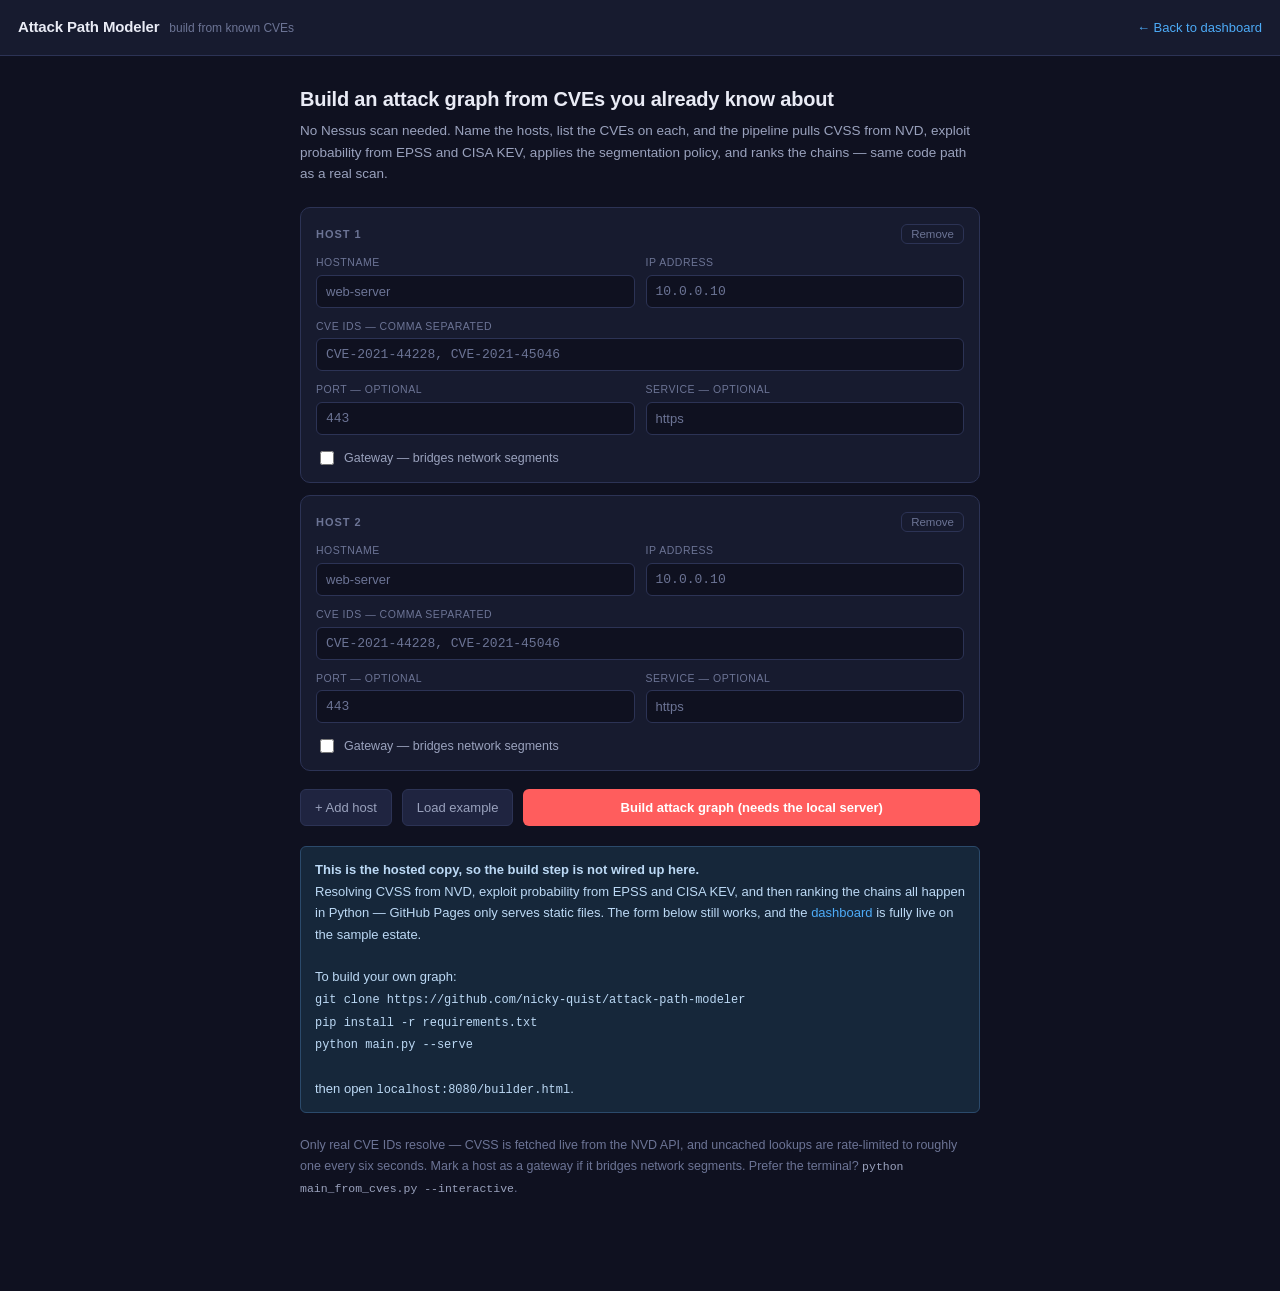
==== commit 33f4fa4c: "Publish the dashboard and builder on GitHub Pages Both pages are already static files that read data" ====
--- a/builder.html
+++ b/builder.html
@@ -115,6 +115,24 @@
 // "<img src=x onerror=...>" would execute.
 const esc = s => String(s ?? "").replace(/[&<>"']/g, c =>
   ({ "&": "&amp;", "<": "&lt;", ">": "&gt;", '"': "&quot;", "'": "&#39;" }[c]));
+
+// Building a graph runs the NVD, EPSS and KEV lookups and the whole Python
+// pipeline behind POST /api/generate. GitHub Pages is static hosting, so on the
+// published copy that endpoint does not exist. Detect it up front and say so,
+// rather than letting the click fail into a network error that reads like a bug
+// in the tool. The dashboard needs no backend and stays fully live either way.
+const HAS_BACKEND = location.hostname === "localhost" || location.hostname === "127.0.0.1";
+
+const NO_BACKEND_HTML =
+  "<b>This is the hosted copy, so the build step is not wired up here.</b><br>" +
+  "Resolving CVSS from NVD, exploit probability from EPSS and CISA KEV, and then " +
+  "ranking the chains all happen in Python — GitHub Pages only serves static files. " +
+  "The form below still works, and the <a href='dashboard.html'>dashboard</a> is fully live " +
+  "on the sample estate.<br><br>To build your own graph:<br>" +
+  "<code>git clone https://github.com/nicky-quist/attack-path-modeler</code><br>" +
+  "<code>pip install -r requirements.txt</code><br>" +
+  "<code>python main.py --serve</code><br><br>" +
+  "then open <code>localhost:8080/builder.html</code>.";
 
 const EXAMPLE = [
   { hostname: "web-server", ip: "10.0.0.10", cves: "CVE-2021-44228, CVE-2023-38408", port: "443", service: "https", gateway: true },
@@ -174,6 +192,11 @@
 addRow();
 addRow();
 
+if (!HAS_BACKEND) {
+  setStatus("info", NO_BACKEND_HTML);
+  generateBtn.textContent = "Build attack graph (needs the local server)";
+}
+
 function setStatus(kind, html) {
   statusEl.className = "show";
   statusEl.innerHTML = '<div class="notice ' + kind + '">' + html + "</div>";
@@ -209,6 +232,13 @@
     hosts = collectHosts();
   } catch (e) {
     setStatus("error", esc(e.message));
+    return;
+  }
+
+  // Validate first, so the hosted copy still tells you whether your input is
+  // well formed before explaining that it cannot go any further here.
+  if (!HAS_BACKEND) {
+    setStatus("info", NO_BACKEND_HTML);
     return;
   }
 
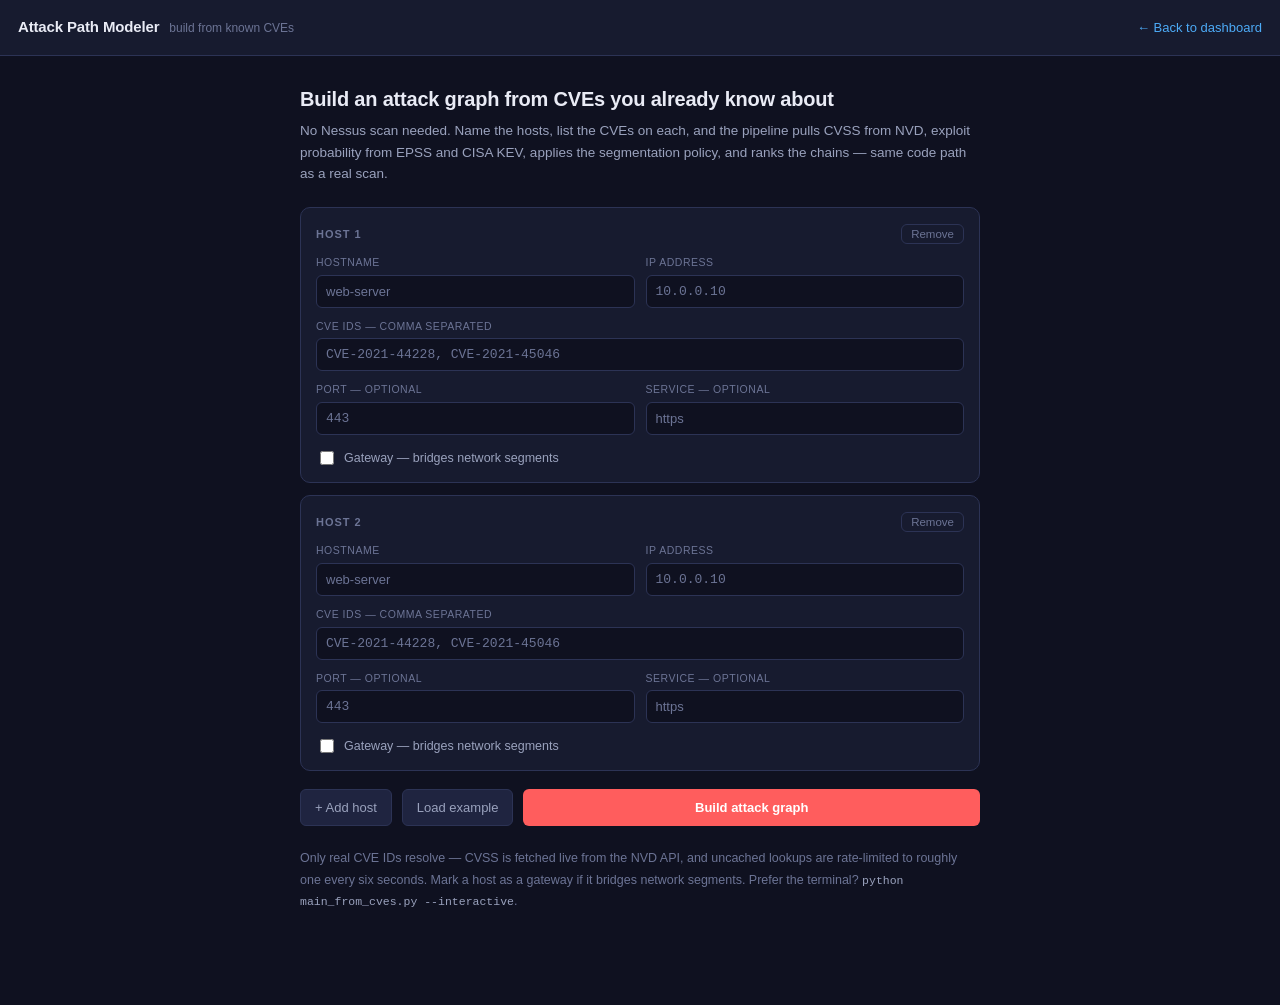
==== commit b71340f8: "Build attack graphs in the browser on the hosted copy GitHub Pages cannot run the Python server, so " ====
--- a/builder.html
+++ b/builder.html
@@ -4,6 +4,7 @@
 <meta charset="UTF-8">
 <meta name="viewport" content="width=device-width, initial-scale=1">
 <title>Attack Path Modeler — Build From CVEs</title>
+<meta name="description" content="Build an attack path graph from CVE IDs you already know about — no Nessus scan needed. CVSS from NVD, exploit probability from EPSS and CISA KEV.">
 <link rel="stylesheet" href="assets/app.css">
 <style>
   /* Builder-specific layout. Shared tokens and components live in app.css.
@@ -105,34 +106,23 @@
   </div>
 </div>
 
+<script src="assets/pipeline.js"></script>
 <script>
 const hostsEl = document.getElementById("hosts");
 const statusEl = document.getElementById("status");
 const generateBtn = document.getElementById("generate");
 
-// Hostnames typed into this form are echoed back in the /api/generate response and
+// Hostnames typed into this form are echoed back in the build result and
 // rendered into the status panel, so without escaping, a hostname like
 // "<img src=x onerror=...>" would execute.
 const esc = s => String(s ?? "").replace(/[&<>"']/g, c =>
   ({ "&": "&amp;", "<": "&lt;", ">": "&gt;", '"': "&quot;", "'": "&#39;" }[c]));
 
-// Building a graph runs the NVD, EPSS and KEV lookups and the whole Python
-// pipeline behind POST /api/generate. GitHub Pages is static hosting, so on the
-// published copy that endpoint does not exist. Detect it up front and say so,
-// rather than letting the click fail into a network error that reads like a bug
-// in the tool. The dashboard needs no backend and stays fully live either way.
+// Served by `python main.py --serve`, the build goes to POST /api/generate and
+// Python writes data/graph.json. GitHub Pages is static hosting with no such
+// endpoint, so there the same pipeline runs in this tab (assets/pipeline.js)
+// and the result is kept in localStorage for dashboard.html?data=browser.
 const HAS_BACKEND = location.hostname === "localhost" || location.hostname === "127.0.0.1";
-
-const NO_BACKEND_HTML =
-  "<b>This is the hosted copy, so the build step is not wired up here.</b><br>" +
-  "Resolving CVSS from NVD, exploit probability from EPSS and CISA KEV, and then " +
-  "ranking the chains all happen in Python — GitHub Pages only serves static files. " +
-  "The form below still works, and the <a href='dashboard.html'>dashboard</a> is fully live " +
-  "on the sample estate.<br><br>To build your own graph:<br>" +
-  "<code>git clone https://github.com/nicky-quist/attack-path-modeler</code><br>" +
-  "<code>pip install -r requirements.txt</code><br>" +
-  "<code>python main.py --serve</code><br><br>" +
-  "then open <code>localhost:8080/builder.html</code>.";
 
 const EXAMPLE = [
   { hostname: "web-server", ip: "10.0.0.10", cves: "CVE-2021-44228, CVE-2023-38408", port: "443", service: "https", gateway: true },
@@ -186,16 +176,11 @@
 document.getElementById("load-example").addEventListener("click", () => {
   hostsEl.innerHTML = "";
   EXAMPLE.forEach(addRow);
-  setStatus("info", "Two hosts loaded with real, KEV-listed CVEs. Press <b>Build attack graph</b>.");
+  setStatus("info", "Two hosts loaded with real CVEs. Press <b>Build attack graph</b>.");
 });
 
 addRow();
 addRow();
-
-if (!HAS_BACKEND) {
-  setStatus("info", NO_BACKEND_HTML);
-  generateBtn.textContent = "Build attack graph (needs the local server)";
-}
 
 function setStatus(kind, html) {
   statusEl.className = "show";
@@ -226,72 +211,91 @@
   return hosts;
 }
 
+function showResult(data, dashboardHref) {
+  const chokes = (data.chokePoints || []).filter(c => c.share > 0);
+  const chokeHtml = chokes.length
+    ? chokes.map(c =>
+        '<div class="bar-row" style="cursor:default">' +
+          '<div class="name">' + esc(c.hostname) + "</div>" +
+          '<div class="value">' + (c.share * 100).toFixed(0) + "%</div>" +
+          '<div class="track"><div class="fill" style="width:' + (c.share * 100).toFixed(1) + '%"></div></div>' +
+        "</div>").join("")
+    : '<div class="empty">No host sits on a shared route.</div>';
+
+  const chain = (data.riskPath || []).length
+    ? data.riskPath.map(esc).join(" &rarr; ")
+    : '<span class="empty">No chain reaches a crown jewel under this policy.</span>';
+  const p = data.riskPathProbability;
+  const warnings = (data.warnings || []).length
+    ? '<div style="margin-top:12px;color:var(--text-dim)">' + data.warnings.map(esc).join("<br>") + "</div>"
+    : "";
+
+  setStatus("success",
+    "<b>Graph built.</b> " + data.nodeCount + " node" + (data.nodeCount === 1 ? "" : "s") +
+      ", " + data.edgeCount + " edge" + (data.edgeCount === 1 ? "" : "s") + "." +
+    '<div style="margin:12px 0 4px;font-size:11px;letter-spacing:.09em;text-transform:uppercase;color:var(--text-faint)">Most probable chain</div>' +
+    '<div class="result-chain">' + chain +
+      (p != null ? '<br><span style="color:var(--text-faint)">P(success) = ' + p.toFixed(4) + "</span>" : "") +
+    "</div>" +
+    '<div style="margin:14px 0 4px;font-size:11px;letter-spacing:.09em;text-transform:uppercase;color:var(--text-faint)">Choke points</div>' +
+    chokeHtml + warnings +
+    '<div style="margin-top:14px"><a href="' + dashboardHref + '"><b>Open it on the dashboard &rarr;</b></a></div>');
+}
+
+async function buildOnServer(hosts) {
+  const res = await fetch("/api/generate", {
+    method: "POST",
+    headers: { "Content-Type": "application/json" },
+    body: JSON.stringify({ hosts }),
+  });
+  const data = await res.json().catch(() => ({}));
+  if (!res.ok || !data.ok) {
+    throw new Error(data.error || "The server did not accept the build. Start it with python main.py --serve.");
+  }
+  return data;
+}
+
+async function buildInBrowser(hosts) {
+  // The bundled policy applies when it covers these hosts, exactly as on the
+  // server; otherwise the pipeline synthesises one zone per /24.
+  const policySpec = await fetch("data/segmentation.json")
+    .then(r => (r.ok ? r.json() : null)).catch(() => null);
+  const data = await AttackPath.generate(hosts, {
+    policySpec,
+    sourceLabel: "known CVEs — built in your browser",
+    onProgress: msg => setStatus("info", esc(msg)),
+  });
+  try {
+    localStorage.setItem("apm:graph", JSON.stringify(data.graph));
+  } catch {
+    data.warnings.push("This browser blocks local storage, so the dashboard cannot open this graph.");
+  }
+  return data;
+}
+
 generateBtn.addEventListener("click", async () => {
   let hosts;
   try {
     hosts = collectHosts();
+    AttackPath.validateSpec(hosts);
   } catch (e) {
     setStatus("error", esc(e.message));
     return;
   }
 
-  // Validate first, so the hosted copy still tells you whether your input is
-  // well formed before explaining that it cannot go any further here.
-  if (!HAS_BACKEND) {
-    setStatus("info", NO_BACKEND_HTML);
-    return;
-  }
-
+  const count = Object.keys(hosts).length;
   generateBtn.disabled = true;
   generateBtn.textContent = "Building…";
   setStatus("info",
-    "Looking up " + Object.keys(hosts).length + " host" + (Object.keys(hosts).length === 1 ? "" : "s") +
+    "Looking up " + count + " host" + (count === 1 ? "" : "s") +
     " against NVD, EPSS and CISA KEV… uncached CVEs are rate-limited to about one every six " +
     "seconds, so several hosts can take a minute.");
 
   try {
-    const res = await fetch("/api/generate", {
-      method: "POST",
-      headers: { "Content-Type": "application/json" },
-      body: JSON.stringify({ hosts }),
-    });
-    const data = await res.json();
-
-    if (!res.ok || !data.ok) {
-      setStatus("error", "<b>Could not build the graph.</b><br>" + esc(data.error || res.statusText));
-      return;
-    }
-
-    const chokes = (data.chokePoints || []).filter(c => c.share > 0);
-    const chokeHtml = chokes.length
-      ? chokes.map(c =>
-          '<div class="bar-row" style="cursor:default">' +
-            '<div class="name">' + esc(c.hostname) + "</div>" +
-            '<div class="value">' + (c.share * 100).toFixed(0) + "%</div>" +
-            '<div class="track"><div class="fill" style="width:' + (c.share * 100).toFixed(1) + '%"></div></div>' +
-          "</div>").join("")
-      : '<div class="empty">No host sits on a shared route.</div>';
-
-    const chain = (data.riskPath || []).length
-      ? data.riskPath.map(esc).join(" &rarr; ")
-      : '<span class="empty">No chain reaches a crown jewel under this policy.</span>';
-    const p = data.riskPathProbability;
-
-    setStatus("success",
-      "<b>Graph built.</b> " + data.nodeCount + " host" + (data.nodeCount === 1 ? "" : "s") +
-        ", " + data.edgeCount + " edge" + (data.edgeCount === 1 ? "" : "s") + "." +
-      '<div style="margin:12px 0 4px;font-size:11px;letter-spacing:.09em;text-transform:uppercase;color:var(--text-faint)">Most probable chain</div>' +
-      '<div class="result-chain">' + chain +
-        (p != null ? '<br><span style="color:var(--text-faint)">P(success) = ' + p.toFixed(4) + "</span>" : "") +
-      "</div>" +
-      '<div style="margin:14px 0 4px;font-size:11px;letter-spacing:.09em;text-transform:uppercase;color:var(--text-faint)">Choke points</div>' +
-      chokeHtml +
-      '<div style="margin-top:14px"><a href="dashboard.html"><b>Open it on the dashboard &rarr;</b></a></div>');
-
+    if (HAS_BACKEND) showResult(await buildOnServer(hosts), "dashboard.html");
+    else showResult(await buildInBrowser(hosts), "dashboard.html?data=browser");
   } catch (e) {
-    setStatus("error",
-      "<b>Request failed.</b> " + esc(e.message) +
-      "<br>This page needs the local server — start it with <code>python main.py --serve</code>.");
+    setStatus("error", "<b>Could not build the graph.</b><br>" + esc(e.message));
   } finally {
     generateBtn.disabled = false;
     generateBtn.textContent = "Build attack graph";
--- a/assets/app.css
+++ b/assets/app.css
@@ -54,8 +54,8 @@
   -webkit-font-smoothing: antialiased;
 }
 
-a { color: var(--info); text-decoration: none; }
-a:hover { text-decoration: underline; }
+a { color: var(--info); text-decoration: none; transition: color 0.15s; }
+a:hover { color: #a5d4fb; text-decoration: underline; }
 
 code, .mono { font-family: var(--mono); font-size: 0.92em; }
 
